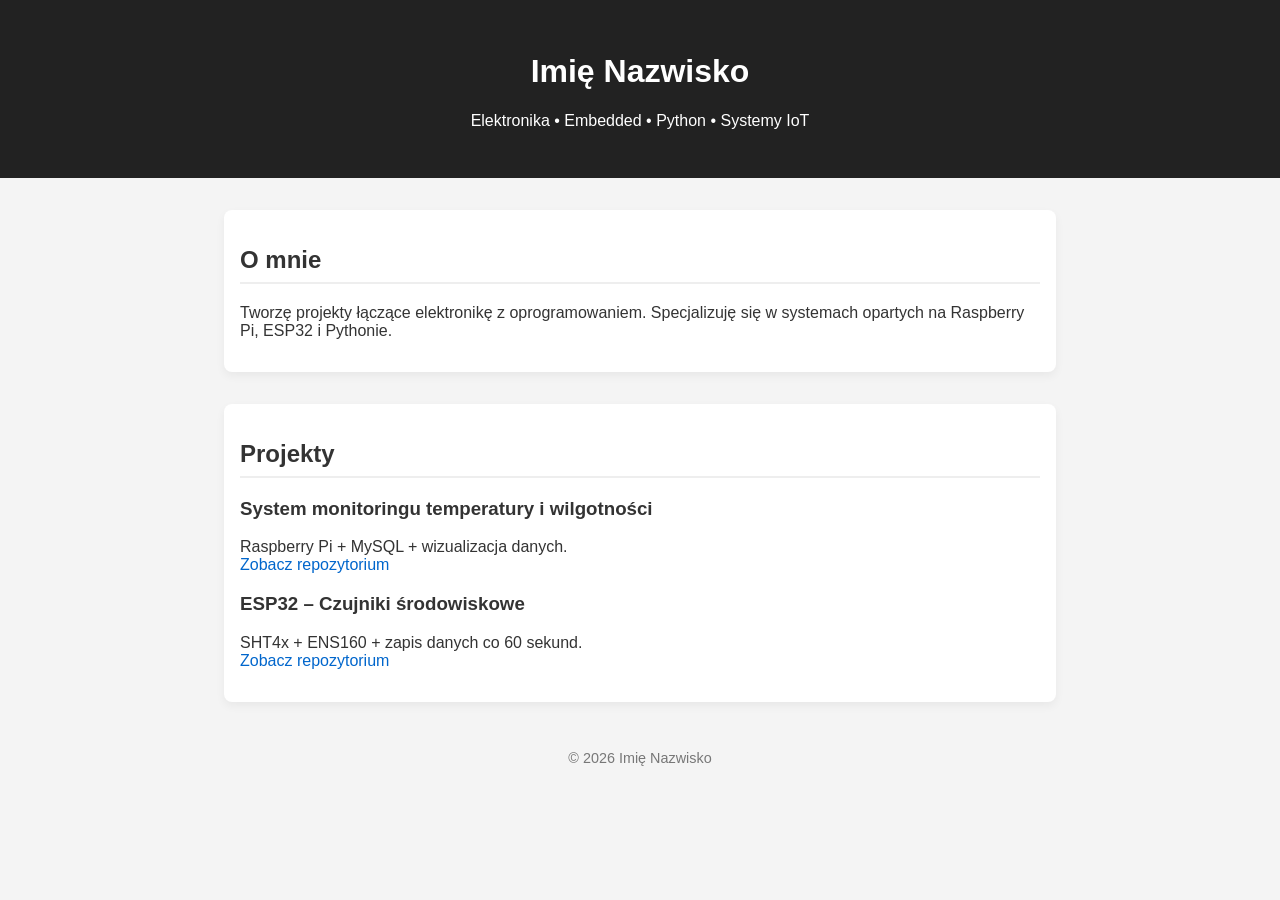
==== index.html @ ea7be1ed "Add files via upload" ====
<!DOCTYPE html>
<html lang="pl">
<head>
    <meta charset="UTF-8">
    <meta name="viewport" content="width=device-width, initial-scale=1.0">
    <title>Imię Nazwisko – Projekty Elektroniczne</title>
    <style>
        body {
            font-family: Arial, sans-serif;
            margin: 0;
            background-color: #f4f4f4;
            color: #333;
        }
        header {
            background: #222;
            color: white;
            padding: 2rem;
            text-align: center;
        }
        section {
            max-width: 800px;
            margin: 2rem auto;
            padding: 1rem;
            background: white;
            border-radius: 8px;
            box-shadow: 0 4px 10px rgba(0,0,0,0.05);
        }
        h2 {
            border-bottom: 2px solid #eee;
            padding-bottom: 0.5rem;
        }
        footer {
            text-align: center;
            padding: 1rem;
            font-size: 0.9rem;
            color: #777;
        }
        a {
            color: #0066cc;
            text-decoration: none;
        }
        a:hover {
            text-decoration: underline;
        }
    </style>
</head>
<body>

<header>
    <h1>Imię Nazwisko</h1>
    <p>Elektronika • Embedded • Python • Systemy IoT</p>
</header>

<section>
    <h2>O mnie</h2>
    <p>
        Tworzę projekty łączące elektronikę z oprogramowaniem.
        Specjalizuję się w systemach opartych na Raspberry Pi, ESP32 i Pythonie.
    </p>
</section>

<section>
    <h2>Projekty</h2>

    <h3>System monitoringu temperatury i wilgotności</h3>
    <p>
        Raspberry Pi + MySQL + wizualizacja danych.
        <br>
        <a href="#">Zobacz repozytorium</a>
    </p>

    <h3>ESP32 – Czujniki środowiskowe</h3>
    <p>
        SHT4x + ENS160 + zapis danych co 60 sekund.
        <br>
        <a href="#">Zobacz repozytorium</a>
    </p>
</section>

<footer>
    © 2026 Imię Nazwisko
</footer>

</body>
</html>
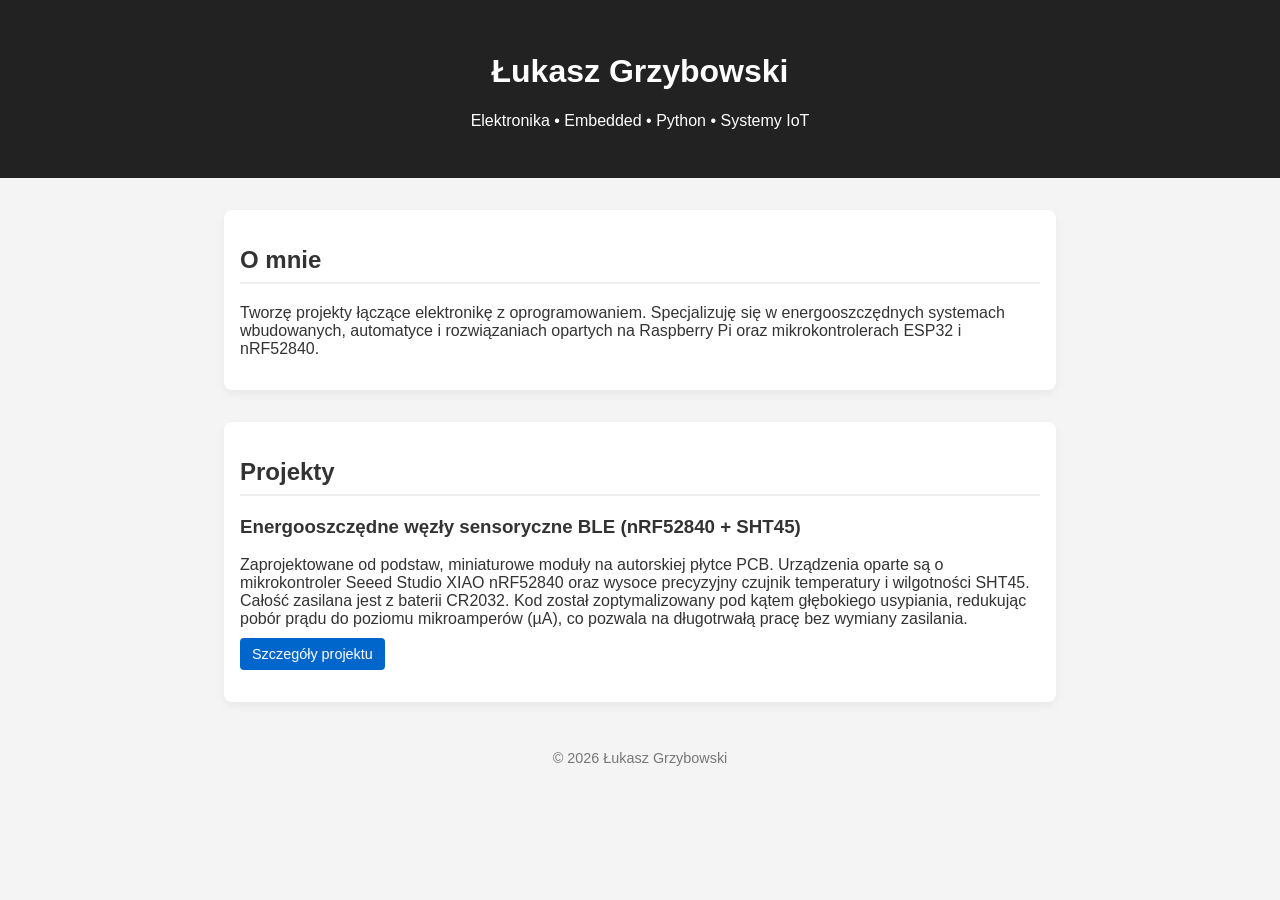
==== commit 94bdb08e: "Update index.html" ====
--- a/index.html
+++ b/index.html
@@ -3,7 +3,7 @@
 <head>
     <meta charset="UTF-8">
     <meta name="viewport" content="width=device-width, initial-scale=1.0">
-    <title>Imię Nazwisko – Projekty Elektroniczne</title>
+    <title>Łukasz Grzybowski – Projekty Elektroniczne</title>
     <style>
         body {
             font-family: Arial, sans-serif;
@@ -35,19 +35,25 @@
             font-size: 0.9rem;
             color: #777;
         }
-        a {
-            color: #0066cc;
+        a.btn {
+            display: inline-block;
+            margin-top: 10px;
+            padding: 8px 12px;
+            background-color: #0066cc;
+            color: white;
             text-decoration: none;
+            border-radius: 4px;
+            font-size: 0.9rem;
         }
-        a:hover {
-            text-decoration: underline;
+        a.btn:hover {
+            background-color: #004c99;
         }
     </style>
 </head>
 <body>
 
 <header>
-    <h1>Imię Nazwisko</h1>
+    <h1>Łukasz Grzybowski</h1>
     <p>Elektronika • Embedded • Python • Systemy IoT</p>
 </header>
 
@@ -55,31 +61,25 @@
     <h2>O mnie</h2>
     <p>
         Tworzę projekty łączące elektronikę z oprogramowaniem.
-        Specjalizuję się w systemach opartych na Raspberry Pi, ESP32 i Pythonie.
+        Specjalizuję się w energooszczędnych systemach wbudowanych, automatyce i rozwiązaniach opartych na Raspberry Pi oraz mikrokontrolerach ESP32 i nRF52840.
     </p>
 </section>
 
 <section>
     <h2>Projekty</h2>
 
-    <h3>System monitoringu temperatury i wilgotności</h3>
+    <h3>Energooszczędne węzły sensoryczne BLE (nRF52840 + SHT45)</h3>
     <p>
-        Raspberry Pi + MySQL + wizualizacja danych.
+        Zaprojektowane od podstaw, miniaturowe moduły na autorskiej płytce PCB. Urządzenia oparte są o mikrokontroler Seeed Studio XIAO nRF52840 oraz wysoce precyzyjny czujnik temperatury i wilgotności SHT45. Całość zasilana jest z baterii CR2032. Kod został zoptymalizowany pod kątem głębokiego usypiania, redukując pobór prądu do poziomu mikroamperów (µA), co pozwala na długotrwałą pracę bez wymiany zasilania.
         <br>
-        <a href="#">Zobacz repozytorium</a>
+        <a href="projekt_ble_sht45.html" class="btn">Szczegóły projektu</a>
     </p>
 
-    <h3>ESP32 – Czujniki środowiskowe</h3>
-    <p>
-        SHT4x + ENS160 + zapis danych co 60 sekund.
-        <br>
-        <a href="#">Zobacz repozytorium</a>
-    </p>
-</section>
+    </section>
 
 <footer>
-    © 2026 Imię Nazwisko
+    © 2026 Łukasz Grzybowski
 </footer>
 
 </body>
-</html>+</html>
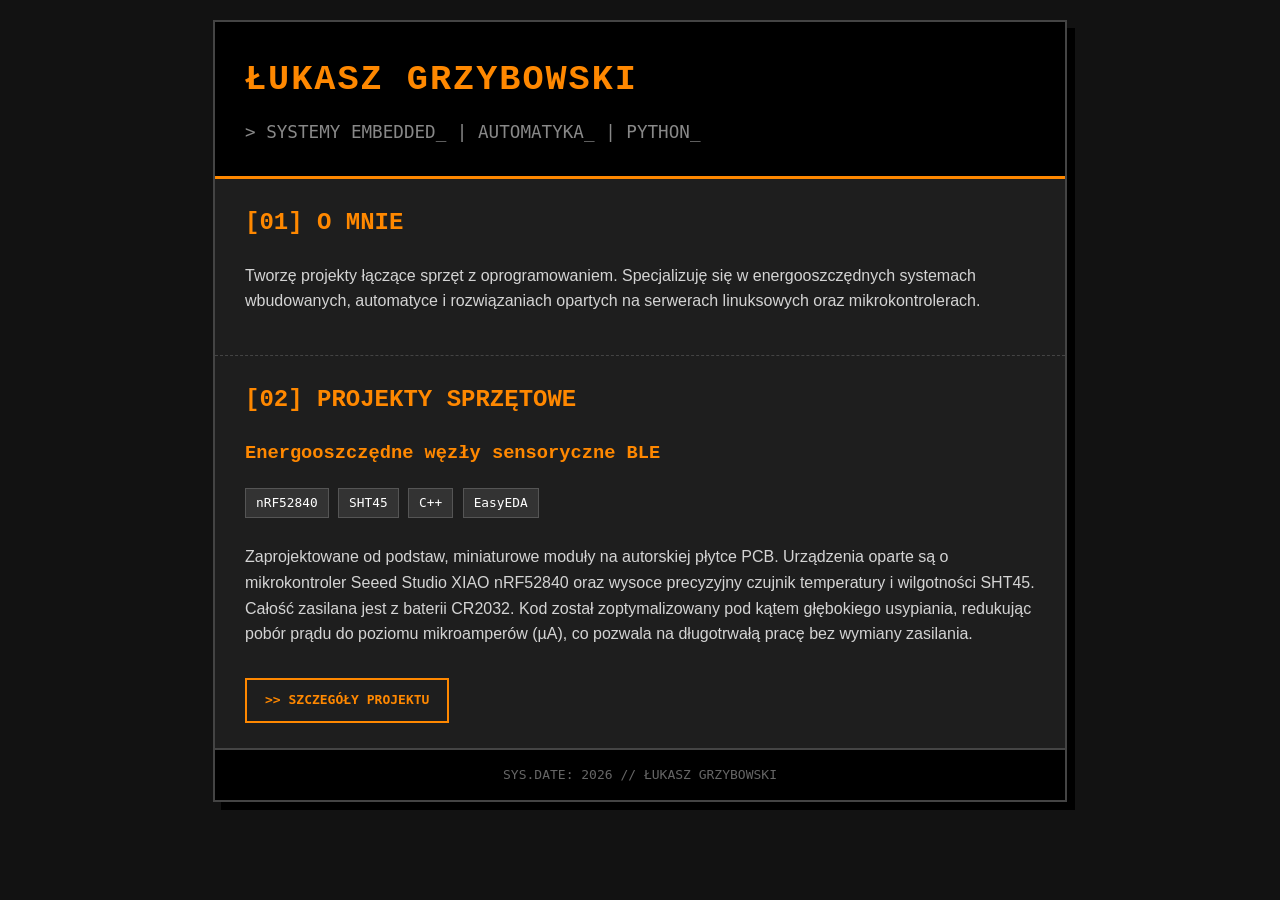
==== commit 3471ccdf: "Update index.html" ====
--- a/index.html
+++ b/index.html
@@ -3,83 +3,142 @@
 <head>
     <meta charset="UTF-8">
     <meta name="viewport" content="width=device-width, initial-scale=1.0">
-    <title>Łukasz Grzybowski – Projekty Elektroniczne</title>
+    <title>Łukasz Grzybowski – Hardware & Code</title>
     <style>
+        /* Techniczny, surowy motyw */
         body {
-            font-family: Arial, sans-serif;
+            font-family: 'Segoe UI', Tahoma, Geneva, Verdana, sans-serif;
+            background-color: #121212;
+            color: #d4d4d4;
             margin: 0;
-            background-color: #f4f4f4;
-            color: #333;
+            padding: 20px;
+            line-height: 1.6;
         }
+        
+        /* Główny kontener o ostrych rysach */
+        .container {
+            max-width: 850px;
+            margin: 0 auto;
+            background-color: #1e1e1e;
+            border: 2px solid #444;
+            box-shadow: 8px 8px 0px #000; /* Twardy, "brutalistyczny" cień */
+        }
+
+        /* Nagłówek w stylu terminala */
         header {
-            background: #222;
-            color: white;
-            padding: 2rem;
-            text-align: center;
+            background-color: #000;
+            border-bottom: 3px solid #ff8800; /* Przemysłowy pomarańcz */
+            padding: 30px;
         }
+        
+        h1, h2, h3 {
+            font-family: 'Consolas', 'Courier New', monospace;
+            color: #ff8800;
+            margin-top: 0;
+        }
+
+        h1 {
+            font-size: 2.2rem;
+            text-transform: uppercase;
+            letter-spacing: 2px;
+            margin-bottom: 10px;
+        }
+
+        header p {
+            color: #888;
+            font-family: monospace;
+            font-size: 1.1rem;
+            margin: 0;
+        }
+
         section {
-            max-width: 800px;
-            margin: 2rem auto;
-            padding: 1rem;
-            background: white;
-            border-radius: 8px;
-            box-shadow: 0 4px 10px rgba(0,0,0,0.05);
+            padding: 25px 30px;
+            border-bottom: 1px dashed #444;
         }
-        h2 {
-            border-bottom: 2px solid #eee;
-            padding-bottom: 0.5rem;
+
+        section:last-of-type {
+            border-bottom: none;
         }
-        footer {
-            text-align: center;
-            padding: 1rem;
-            font-size: 0.9rem;
-            color: #777;
+
+        /* Tagi technologii */
+        .tech-tag {
+            display: inline-block;
+            background-color: #333;
+            color: #fff;
+            padding: 4px 10px;
+            font-size: 0.8rem;
+            font-family: monospace;
+            border: 1px solid #555;
+            margin-right: 5px;
+            margin-bottom: 10px;
         }
+
+        /* Solidny, techniczny przycisk */
         a.btn {
             display: inline-block;
-            margin-top: 10px;
-            padding: 8px 12px;
-            background-color: #0066cc;
-            color: white;
+            margin-top: 15px;
+            padding: 10px 18px;
+            background-color: transparent;
+            color: #ff8800;
             text-decoration: none;
-            border-radius: 4px;
-            font-size: 0.9rem;
+            border: 2px solid #ff8800;
+            font-weight: bold;
+            font-family: monospace;
+            text-transform: uppercase;
+            transition: all 0.15s ease-in-out;
         }
+
         a.btn:hover {
-            background-color: #004c99;
+            background-color: #ff8800;
+            color: #000;
+        }
+
+        footer {
+            background-color: #000;
+            color: #666;
+            text-align: center;
+            padding: 15px;
+            font-family: monospace;
+            border-top: 2px solid #444;
         }
     </style>
 </head>
 <body>
 
-<header>
-    <h1>Łukasz Grzybowski</h1>
-    <p>Elektronika • Embedded • Python • Systemy IoT</p>
-</header>
+<div class="container">
+    <header>
+        <h1>Łukasz Grzybowski</h1>
+        <p>> SYSTEMY EMBEDDED_ | AUTOMATYKA_ | PYTHON_</p>
+    </header>
 
-<section>
-    <h2>O mnie</h2>
-    <p>
-        Tworzę projekty łączące elektronikę z oprogramowaniem.
-        Specjalizuję się w energooszczędnych systemach wbudowanych, automatyce i rozwiązaniach opartych na Raspberry Pi oraz mikrokontrolerach ESP32 i nRF52840.
-    </p>
-</section>
-
-<section>
-    <h2>Projekty</h2>
-
-    <h3>Energooszczędne węzły sensoryczne BLE (nRF52840 + SHT45)</h3>
-    <p>
-        Zaprojektowane od podstaw, miniaturowe moduły na autorskiej płytce PCB. Urządzenia oparte są o mikrokontroler Seeed Studio XIAO nRF52840 oraz wysoce precyzyjny czujnik temperatury i wilgotności SHT45. Całość zasilana jest z baterii CR2032. Kod został zoptymalizowany pod kątem głębokiego usypiania, redukując pobór prądu do poziomu mikroamperów (µA), co pozwala na długotrwałą pracę bez wymiany zasilania.
-        <br>
-        <a href="projekt_ble_sht45.html" class="btn">Szczegóły projektu</a>
-    </p>
-
+    <section>
+        <h2>[01] O MNIE</h2>
+        <p>
+            Tworzę projekty łączące sprzęt z oprogramowaniem.
+            Specjalizuję się w energooszczędnych systemach wbudowanych, automatyce i rozwiązaniach opartych na serwerach linuksowych oraz mikrokontrolerach.
+        </p>
     </section>
 
-<footer>
-    © 2026 Łukasz Grzybowski
-</footer>
+    <section>
+        <h2>[02] PROJEKTY SPRZĘTOWE</h2>
+
+        <h3>Energooszczędne węzły sensoryczne BLE</h3>
+        <div>
+            <span class="tech-tag">nRF52840</span>
+            <span class="tech-tag">SHT45</span>
+            <span class="tech-tag">C++</span>
+            <span class="tech-tag">EasyEDA</span>
+        </div>
+        <p>
+            Zaprojektowane od podstaw, miniaturowe moduły na autorskiej płytce PCB. Urządzenia oparte są o mikrokontroler Seeed Studio XIAO nRF52840 oraz wysoce precyzyjny czujnik temperatury i wilgotności SHT45. Całość zasilana jest z baterii CR2032. Kod został zoptymalizowany pod kątem głębokiego usypiania, redukując pobór prądu do poziomu mikroamperów (µA), co pozwala na długotrwałą pracę bez wymiany zasilania.
+        </p>
+        <a href="projekt_ble_sht45.html" class="btn">>> SZCZEGÓŁY PROJEKTU</a>
+    </section>
+    
+    <footer>
+        SYS.DATE: 2026 // ŁUKASZ GRZYBOWSKI
+    </footer>
+</div>
 
 </body>
 </html>
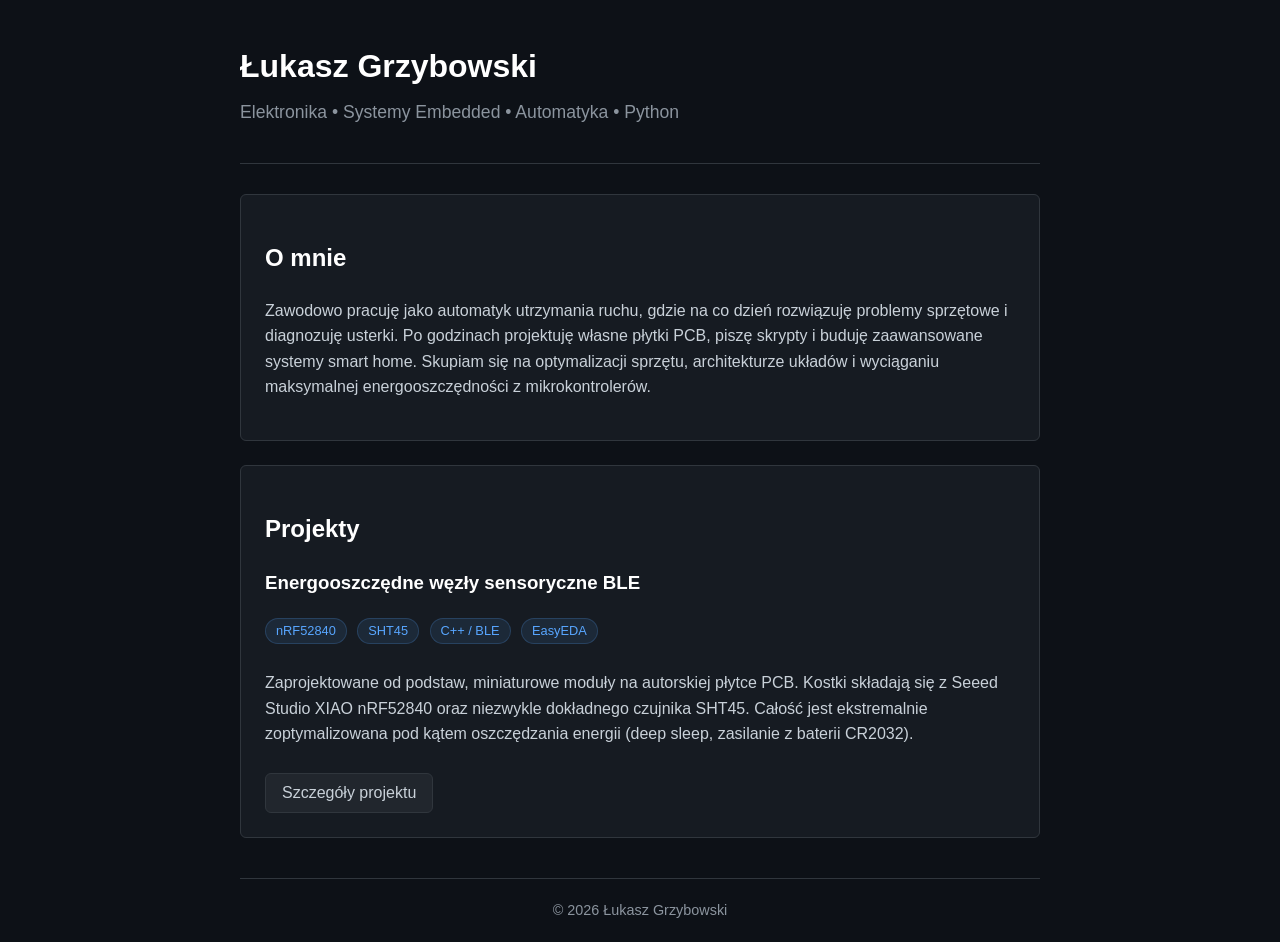
==== commit eef58ee2: "Update index.html" ====
--- a/index.html
+++ b/index.html
@@ -4,139 +4,41 @@
     <meta charset="UTF-8">
     <meta name="viewport" content="width=device-width, initial-scale=1.0">
     <title>Łukasz Grzybowski – Hardware & Code</title>
-    <style>
-        /* Techniczny, surowy motyw */
-        body {
-            font-family: 'Segoe UI', Tahoma, Geneva, Verdana, sans-serif;
-            background-color: #121212;
-            color: #d4d4d4;
-            margin: 0;
-            padding: 20px;
-            line-height: 1.6;
-        }
-        
-        /* Główny kontener o ostrych rysach */
-        .container {
-            max-width: 850px;
-            margin: 0 auto;
-            background-color: #1e1e1e;
-            border: 2px solid #444;
-            box-shadow: 8px 8px 0px #000; /* Twardy, "brutalistyczny" cień */
-        }
-
-        /* Nagłówek w stylu terminala */
-        header {
-            background-color: #000;
-            border-bottom: 3px solid #ff8800; /* Przemysłowy pomarańcz */
-            padding: 30px;
-        }
-        
-        h1, h2, h3 {
-            font-family: 'Consolas', 'Courier New', monospace;
-            color: #ff8800;
-            margin-top: 0;
-        }
-
-        h1 {
-            font-size: 2.2rem;
-            text-transform: uppercase;
-            letter-spacing: 2px;
-            margin-bottom: 10px;
-        }
-
-        header p {
-            color: #888;
-            font-family: monospace;
-            font-size: 1.1rem;
-            margin: 0;
-        }
-
-        section {
-            padding: 25px 30px;
-            border-bottom: 1px dashed #444;
-        }
-
-        section:last-of-type {
-            border-bottom: none;
-        }
-
-        /* Tagi technologii */
-        .tech-tag {
-            display: inline-block;
-            background-color: #333;
-            color: #fff;
-            padding: 4px 10px;
-            font-size: 0.8rem;
-            font-family: monospace;
-            border: 1px solid #555;
-            margin-right: 5px;
-            margin-bottom: 10px;
-        }
-
-        /* Solidny, techniczny przycisk */
-        a.btn {
-            display: inline-block;
-            margin-top: 15px;
-            padding: 10px 18px;
-            background-color: transparent;
-            color: #ff8800;
-            text-decoration: none;
-            border: 2px solid #ff8800;
-            font-weight: bold;
-            font-family: monospace;
-            text-transform: uppercase;
-            transition: all 0.15s ease-in-out;
-        }
-
-        a.btn:hover {
-            background-color: #ff8800;
-            color: #000;
-        }
-
-        footer {
-            background-color: #000;
-            color: #666;
-            text-align: center;
-            padding: 15px;
-            font-family: monospace;
-            border-top: 2px solid #444;
-        }
-    </style>
+    <link rel="stylesheet" href="style.css">
 </head>
 <body>
 
 <div class="container">
     <header>
         <h1>Łukasz Grzybowski</h1>
-        <p>> SYSTEMY EMBEDDED_ | AUTOMATYKA_ | PYTHON_</p>
+        <p>Elektronika • Systemy Embedded • Automatyka • Python</p>
     </header>
 
     <section>
-        <h2>[01] O MNIE</h2>
+        <h2>O mnie</h2>
         <p>
-            Tworzę projekty łączące sprzęt z oprogramowaniem.
-            Specjalizuję się w energooszczędnych systemach wbudowanych, automatyce i rozwiązaniach opartych na serwerach linuksowych oraz mikrokontrolerach.
+            Zawodowo pracuję jako automatyk utrzymania ruchu, gdzie na co dzień rozwiązuję problemy sprzętowe i diagnozuję usterki. Po godzinach projektuję własne płytki PCB, piszę skrypty i buduję zaawansowane systemy smart home. Skupiam się na optymalizacji sprzętu, architekturze układów i wyciąganiu maksymalnej energooszczędności z mikrokontrolerów.
         </p>
     </section>
 
     <section>
-        <h2>[02] PROJEKTY SPRZĘTOWE</h2>
+        <h2>Projekty</h2>
 
         <h3>Energooszczędne węzły sensoryczne BLE</h3>
         <div>
             <span class="tech-tag">nRF52840</span>
             <span class="tech-tag">SHT45</span>
-            <span class="tech-tag">C++</span>
+            <span class="tech-tag">C++ / BLE</span>
             <span class="tech-tag">EasyEDA</span>
         </div>
         <p>
-            Zaprojektowane od podstaw, miniaturowe moduły na autorskiej płytce PCB. Urządzenia oparte są o mikrokontroler Seeed Studio XIAO nRF52840 oraz wysoce precyzyjny czujnik temperatury i wilgotności SHT45. Całość zasilana jest z baterii CR2032. Kod został zoptymalizowany pod kątem głębokiego usypiania, redukując pobór prądu do poziomu mikroamperów (µA), co pozwala na długotrwałą pracę bez wymiany zasilania.
+            Zaprojektowane od podstaw, miniaturowe moduły na autorskiej płytce PCB. Kostki składają się z Seeed Studio XIAO nRF52840 oraz niezwykle dokładnego czujnika SHT45. Całość jest ekstremalnie zoptymalizowana pod kątem oszczędzania energii (deep sleep, zasilanie z baterii CR2032).
         </p>
-        <a href="projekt_ble_sht45.html" class="btn">>> SZCZEGÓŁY PROJEKTU</a>
+        <a href="projekt_ble_sht45.html" class="btn">Szczegóły projektu</a>
     </section>
-    
+
     <footer>
-        SYS.DATE: 2026 // ŁUKASZ GRZYBOWSKI
+        © 2026 Łukasz Grzybowski
     </footer>
 </div>
 
--- a/style.css
+++ b/style.css
@@ -0,0 +1,113 @@
+:root {
+    --bg-main: #0d1117;
+    --bg-card: #161b22;
+    --border: #30363d;
+    --text-main: #c9d1d9;
+    --text-muted: #8b949e;
+    --accent: #58a6ff;
+    --accent-hover: #1f6feb;
+}
+
+body {
+    font-family: -apple-system, BlinkMacSystemFont, "Segoe UI", Helvetica, Arial, sans-serif;
+    background-color: var(--bg-main);
+    color: var(--text-main);
+    margin: 0;
+    padding: 20px;
+    line-height: 1.6;
+}
+
+.container {
+    max-width: 800px;
+    margin: 0 auto;
+}
+
+header {
+    text-align: left;
+    padding-bottom: 20px;
+    border-bottom: 1px solid var(--border);
+    margin-bottom: 30px;
+}
+
+h1, h2, h3 {
+    color: #ffffff;
+    font-weight: 600;
+}
+
+h1 {
+    font-size: 2rem;
+    margin-bottom: 5px;
+}
+
+header p {
+    color: var(--text-muted);
+    margin-top: 0;
+    font-size: 1.1rem;
+}
+
+section {
+    background-color: var(--bg-card);
+    border: 1px solid var(--border);
+    border-radius: 6px;
+    padding: 24px;
+    margin-bottom: 24px;
+}
+
+.tech-tag {
+    display: inline-block;
+    background-color: rgba(88, 166, 255, 0.1);
+    color: var(--accent);
+    border: 1px solid rgba(88, 166, 255, 0.2);
+    border-radius: 2em;
+    padding: 2px 10px;
+    font-size: 0.8rem;
+    margin-right: 6px;
+    margin-bottom: 10px;
+}
+
+a.btn {
+    display: inline-block;
+    margin-top: 10px;
+    padding: 6px 16px;
+    background-color: #21262d;
+    color: var(--text-main);
+    border: 1px solid var(--border);
+    border-radius: 6px;
+    text-decoration: none;
+    font-weight: 500;
+    transition: 0.2s;
+}
+
+a.btn:hover {
+    background-color: #30363d;
+    border-color: #8b949e;
+}
+
+/* Style specjalnie dla podstrony projektu */
+.gallery img {
+    max-width: 100%;
+    border-radius: 6px;
+    border: 1px solid var(--border);
+    margin-top: 15px;
+}
+
+.gallery-caption {
+    font-size: 0.9rem;
+    color: var(--text-muted);
+    text-align: center;
+    margin-bottom: 30px;
+}
+
+ul.tech-list {
+    padding-left: 20px;
+    color: var(--text-main);
+}
+
+footer {
+    text-align: center;
+    color: var(--text-muted);
+    font-size: 0.9rem;
+    margin-top: 40px;
+    padding-top: 20px;
+    border-top: 1px solid var(--border);
+}
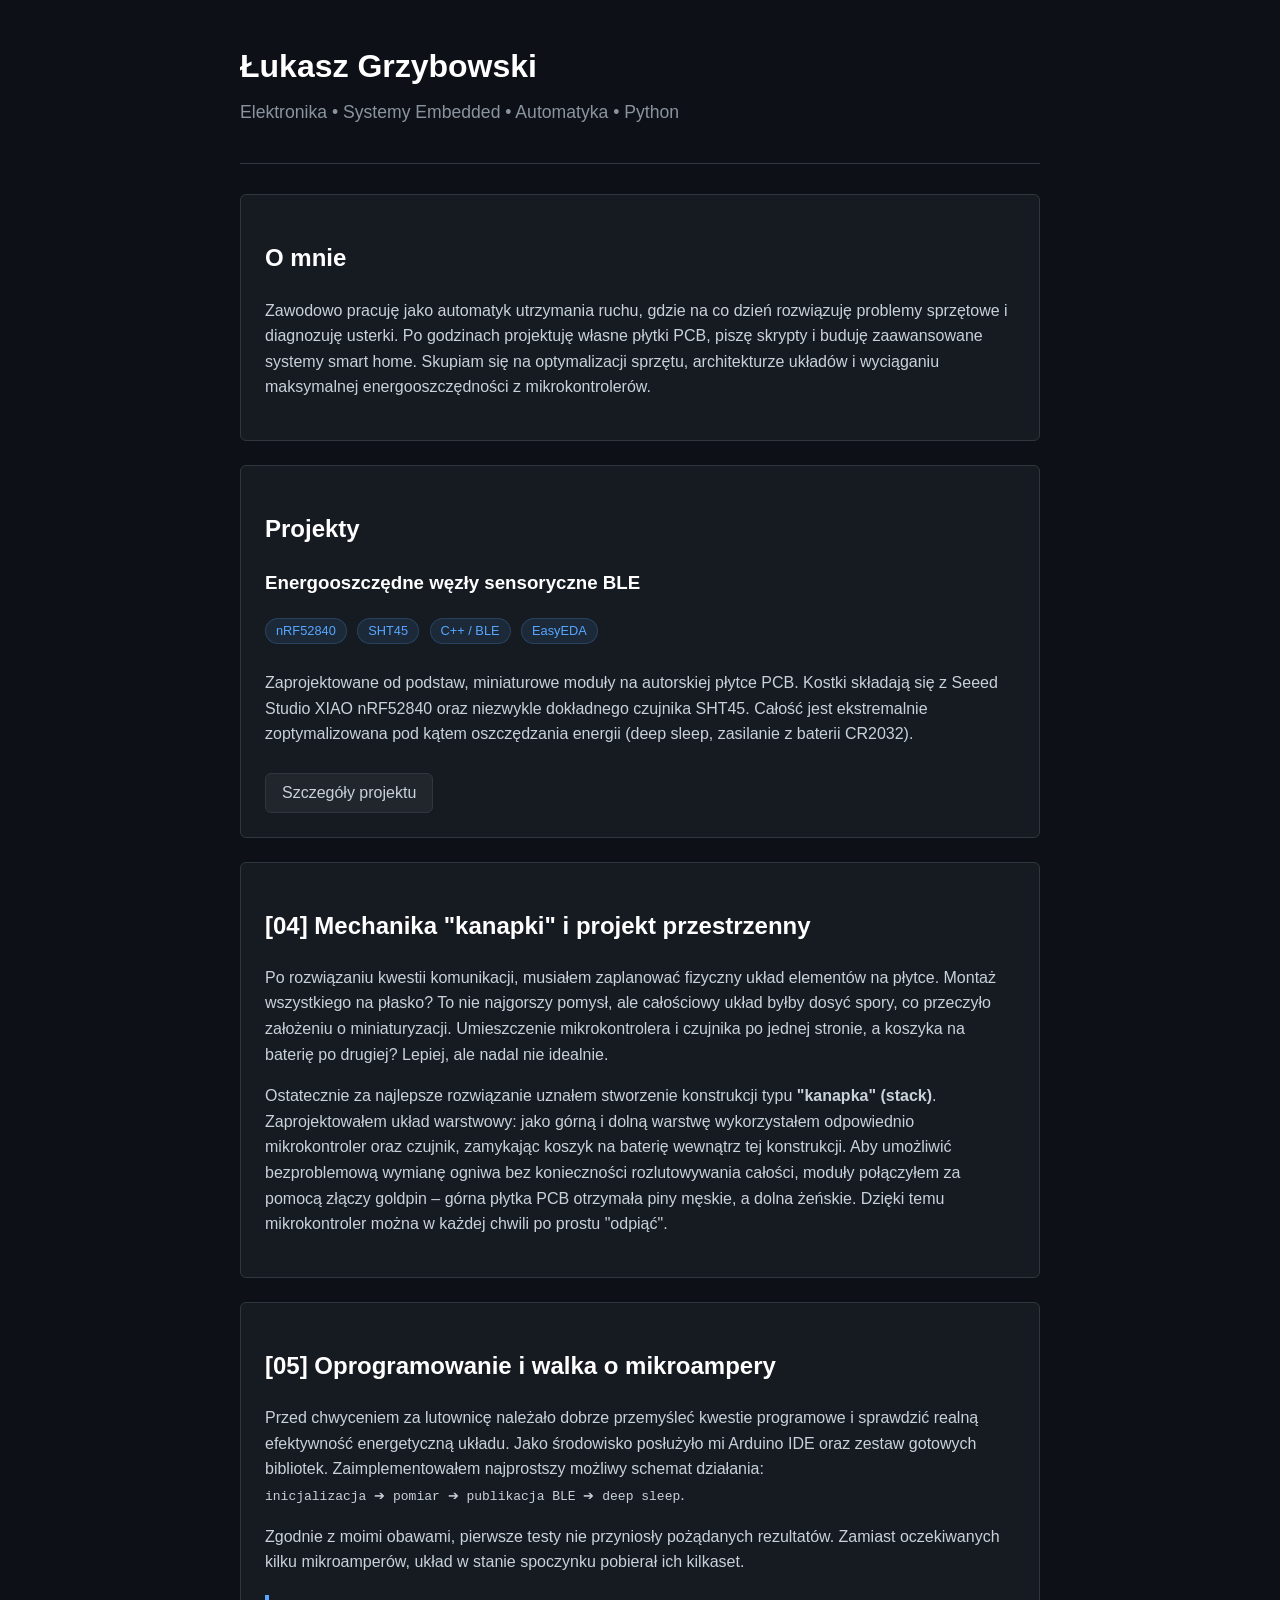
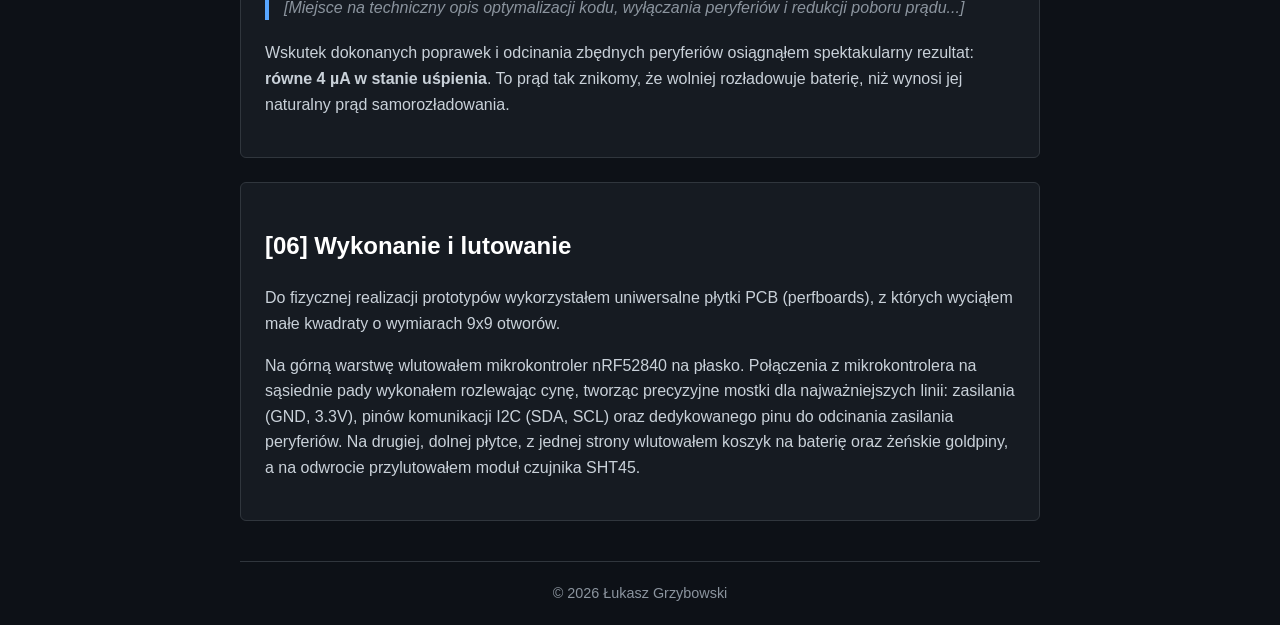
==== commit 88e44a38: "Update index.html" ====
--- a/index.html
+++ b/index.html
@@ -36,6 +36,44 @@
         </p>
         <a href="projekt_ble_sht45.html" class="btn">Szczegóły projektu</a>
     </section>
+    <section>
+        <h2>[04] Mechanika "kanapki" i projekt przestrzenny</h2>
+        <p>
+            Po rozwiązaniu kwestii komunikacji, musiałem zaplanować fizyczny układ elementów na płytce. Montaż wszystkiego na płasko? To nie najgorszy pomysł, ale całościowy układ byłby dosyć spory, co przeczyło założeniu o miniaturyzacji. Umieszczenie mikrokontrolera i czujnika po jednej stronie, a koszyka na baterię po drugiej? Lepiej, ale nadal nie idealnie.
+        </p>
+        <p>
+            Ostatecznie za najlepsze rozwiązanie uznałem stworzenie konstrukcji typu <strong>"kanapka" (stack)</strong>. Zaprojektowałem układ warstwowy: jako górną i dolną warstwę wykorzystałem odpowiednio mikrokontroler oraz czujnik, zamykając koszyk na baterię wewnątrz tej konstrukcji. Aby umożliwić bezproblemową wymianę ogniwa bez konieczności rozlutowywania całości, moduły połączyłem za pomocą złączy goldpin – górna płytka PCB otrzymała piny męskie, a dolna żeńskie. Dzięki temu mikrokontroler można w każdej chwili po prostu "odpiąć".
+        </p>
+    </section>
+
+    <section>
+        <h2>[05] Oprogramowanie i walka o mikroampery</h2>
+        <p>
+            Przed chwyceniem za lutownicę należało dobrze przemyśleć kwestie programowe i sprawdzić realną efektywność energetyczną układu. Jako środowisko posłużyło mi Arduino IDE oraz zestaw gotowych bibliotek. Zaimplementowałem najprostszy możliwy schemat działania: 
+            <br><code>inicjalizacja ➔ pomiar ➔ publikacja BLE ➔ deep sleep</code>.
+        </p>
+        <p>
+            Zgodnie z moimi obawami, pierwsze testy nie przyniosły pożądanych rezultatów. Zamiast oczekiwanych kilku mikroamperów, układ w stanie spoczynku pobierał ich kilkaset.
+        </p>
+        
+        <div class="code-placeholder" style="border-left: 4px solid var(--accent); padding-left: 15px; margin: 20px 0; color: var(--text-muted);">
+            <em>[Miejsce na techniczny opis optymalizacji kodu, wyłączania peryferiów i redukcji poboru prądu...]</em>
+        </div>
+
+        <p>
+            Wskutek dokonanych poprawek i odcinania zbędnych peryferiów osiągnąłem spektakularny rezultat: <strong>równe 4 µA w stanie uśpienia</strong>. To prąd tak znikomy, że wolniej rozładowuje baterię, niż wynosi jej naturalny prąd samorozładowania.
+        </p>
+    </section>
+
+    <section>
+        <h2>[06] Wykonanie i lutowanie</h2>
+        <p>
+            Do fizycznej realizacji prototypów wykorzystałem uniwersalne płytki PCB (perfboards), z których wyciąłem małe kwadraty o wymiarach 9x9 otworów. 
+        </p>
+        <p>
+            Na górną warstwę wlutowałem mikrokontroler nRF52840 na płasko. Połączenia z mikrokontrolera na sąsiednie pady wykonałem rozlewając cynę, tworząc precyzyjne mostki dla najważniejszych linii: zasilania (GND, 3.3V), pinów komunikacji I2C (SDA, SCL) oraz dedykowanego pinu do odcinania zasilania peryferiów. Na drugiej, dolnej płytce, z jednej strony wlutowałem koszyk na baterię oraz żeńskie goldpiny, a na odwrocie przylutowałem moduł czujnika SHT45.
+        </p>
+    </section>
 
     <footer>
         © 2026 Łukasz Grzybowski
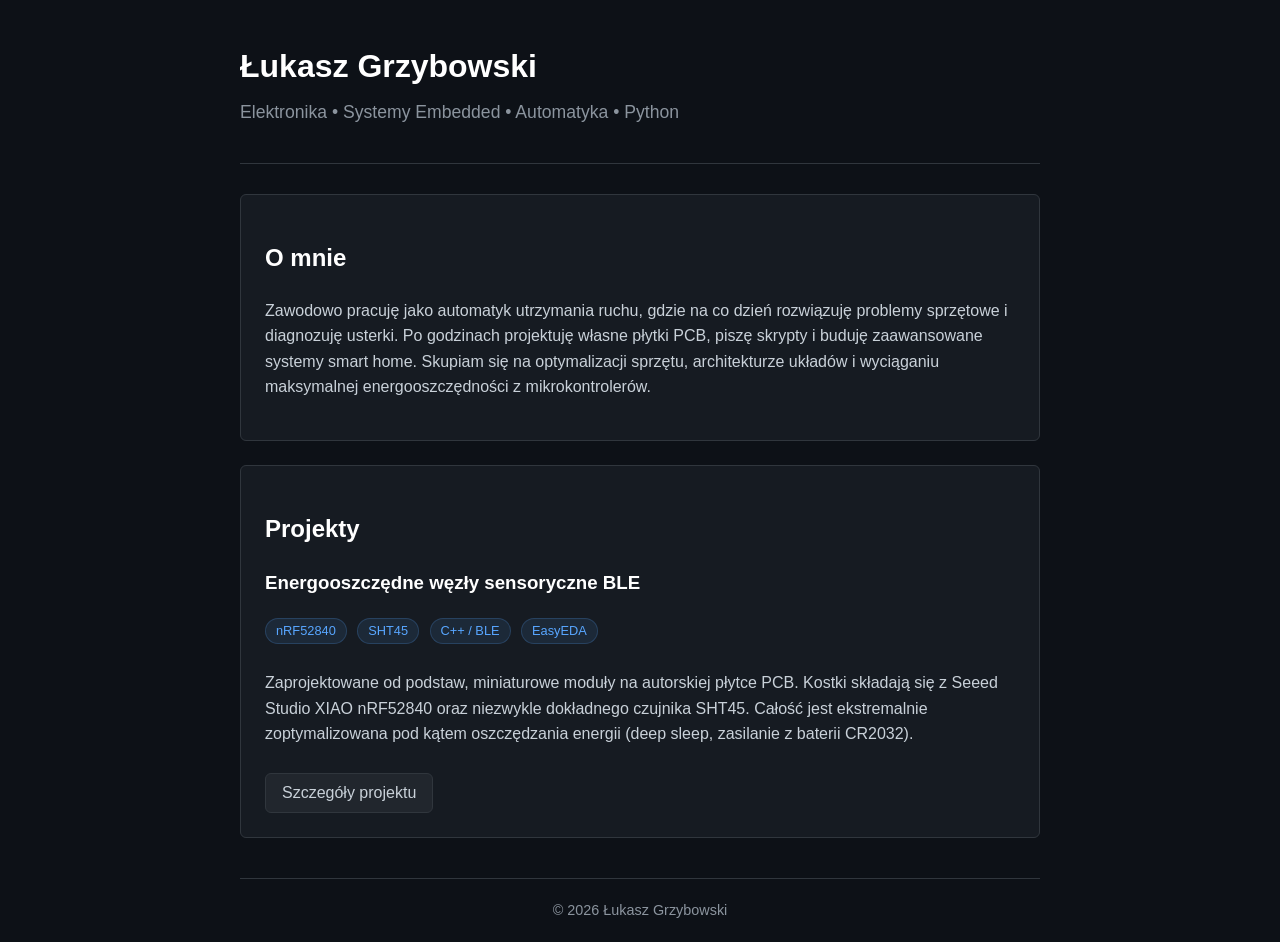
==== commit 12aad8ed: "Update index.html" ====
--- a/index.html
+++ b/index.html
@@ -36,44 +36,6 @@
         </p>
         <a href="projekt_ble_sht45.html" class="btn">Szczegóły projektu</a>
     </section>
-    <section>
-        <h2>[04] Mechanika "kanapki" i projekt przestrzenny</h2>
-        <p>
-            Po rozwiązaniu kwestii komunikacji, musiałem zaplanować fizyczny układ elementów na płytce. Montaż wszystkiego na płasko? To nie najgorszy pomysł, ale całościowy układ byłby dosyć spory, co przeczyło założeniu o miniaturyzacji. Umieszczenie mikrokontrolera i czujnika po jednej stronie, a koszyka na baterię po drugiej? Lepiej, ale nadal nie idealnie.
-        </p>
-        <p>
-            Ostatecznie za najlepsze rozwiązanie uznałem stworzenie konstrukcji typu <strong>"kanapka" (stack)</strong>. Zaprojektowałem układ warstwowy: jako górną i dolną warstwę wykorzystałem odpowiednio mikrokontroler oraz czujnik, zamykając koszyk na baterię wewnątrz tej konstrukcji. Aby umożliwić bezproblemową wymianę ogniwa bez konieczności rozlutowywania całości, moduły połączyłem za pomocą złączy goldpin – górna płytka PCB otrzymała piny męskie, a dolna żeńskie. Dzięki temu mikrokontroler można w każdej chwili po prostu "odpiąć".
-        </p>
-    </section>
-
-    <section>
-        <h2>[05] Oprogramowanie i walka o mikroampery</h2>
-        <p>
-            Przed chwyceniem za lutownicę należało dobrze przemyśleć kwestie programowe i sprawdzić realną efektywność energetyczną układu. Jako środowisko posłużyło mi Arduino IDE oraz zestaw gotowych bibliotek. Zaimplementowałem najprostszy możliwy schemat działania: 
-            <br><code>inicjalizacja ➔ pomiar ➔ publikacja BLE ➔ deep sleep</code>.
-        </p>
-        <p>
-            Zgodnie z moimi obawami, pierwsze testy nie przyniosły pożądanych rezultatów. Zamiast oczekiwanych kilku mikroamperów, układ w stanie spoczynku pobierał ich kilkaset.
-        </p>
-        
-        <div class="code-placeholder" style="border-left: 4px solid var(--accent); padding-left: 15px; margin: 20px 0; color: var(--text-muted);">
-            <em>[Miejsce na techniczny opis optymalizacji kodu, wyłączania peryferiów i redukcji poboru prądu...]</em>
-        </div>
-
-        <p>
-            Wskutek dokonanych poprawek i odcinania zbędnych peryferiów osiągnąłem spektakularny rezultat: <strong>równe 4 µA w stanie uśpienia</strong>. To prąd tak znikomy, że wolniej rozładowuje baterię, niż wynosi jej naturalny prąd samorozładowania.
-        </p>
-    </section>
-
-    <section>
-        <h2>[06] Wykonanie i lutowanie</h2>
-        <p>
-            Do fizycznej realizacji prototypów wykorzystałem uniwersalne płytki PCB (perfboards), z których wyciąłem małe kwadraty o wymiarach 9x9 otworów. 
-        </p>
-        <p>
-            Na górną warstwę wlutowałem mikrokontroler nRF52840 na płasko. Połączenia z mikrokontrolera na sąsiednie pady wykonałem rozlewając cynę, tworząc precyzyjne mostki dla najważniejszych linii: zasilania (GND, 3.3V), pinów komunikacji I2C (SDA, SCL) oraz dedykowanego pinu do odcinania zasilania peryferiów. Na drugiej, dolnej płytce, z jednej strony wlutowałem koszyk na baterię oraz żeńskie goldpiny, a na odwrocie przylutowałem moduł czujnika SHT45.
-        </p>
-    </section>
 
     <footer>
         © 2026 Łukasz Grzybowski
